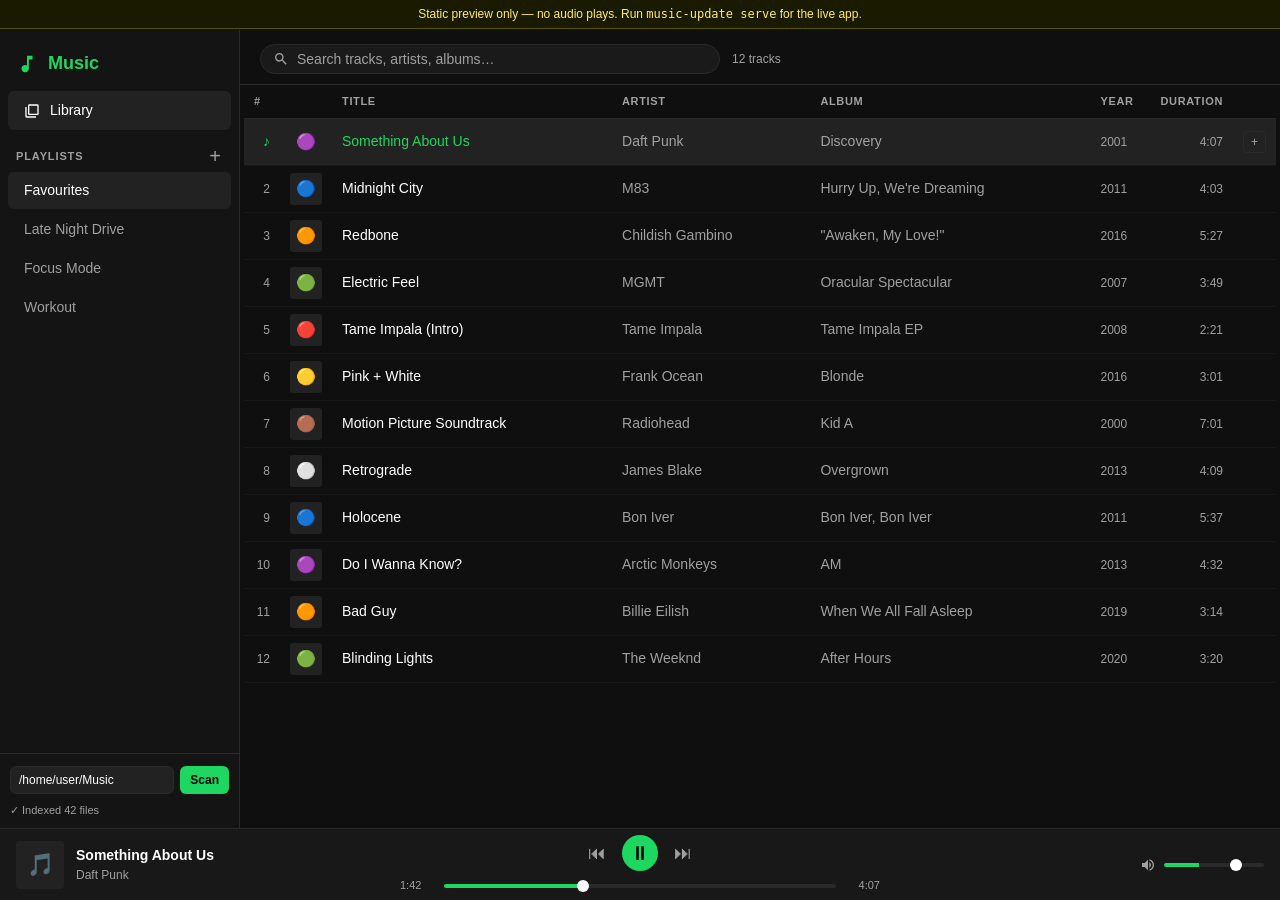
==== ui-preview.html @ 085e5fe1 "Add static UI preview file Self-contained HTML with sample data so the layout can be viewed in any b" ====
<!DOCTYPE html>
<html lang="en">
<head>
  <meta charset="UTF-8" />
  <meta name="viewport" content="width=device-width, initial-scale=1.0" />
  <title>Music Library — UI Preview</title>
  <style>
/* ── Reset & base ─────────────────────────────────────────────── */
*, *::before, *::after { box-sizing: border-box; margin: 0; padding: 0; }

:root {
  --bg:       #0f0f0f;
  --sidebar:  #141414;
  --surface:  #1a1a1a;
  --surface2: #222;
  --border:   #2a2a2a;
  --accent:   #1ed760;
  --accent-d: #17a84a;
  --text:     #ffffff;
  --muted:    #a0a0a0;
  --danger:   #e05252;
  --bar-h:    72px;
  --sidebar-w: 240px;
  --radius:   6px;
}

html, body {
  height: 100%;
  background: var(--bg);
  color: var(--text);
  font-family: -apple-system, BlinkMacSystemFont, 'Segoe UI', Roboto, sans-serif;
  font-size: 14px;
  line-height: 1.5;
  overflow: hidden;
}

#app {
  display: grid;
  grid-template-columns: var(--sidebar-w) 1fr;
  grid-template-rows: calc(100vh - var(--bar-h));
  height: calc(100vh - var(--bar-h));
}

/* ── Sidebar ──────────────────────────────────────────────────── */
#sidebar {
  grid-column: 1; grid-row: 1;
  background: var(--sidebar);
  border-right: 1px solid var(--border);
  display: flex; flex-direction: column; overflow: hidden;
}

#sidebar-logo {
  display: flex; align-items: center; gap: 10px;
  padding: 20px 16px 12px;
  font-size: 18px; font-weight: 700; color: var(--accent);
  flex-shrink: 0;
}

#sidebar-nav { flex: 1; overflow-y: auto; padding-bottom: 8px; }

.nav-item {
  display: flex; align-items: center; gap: 10px;
  padding: 9px 16px; cursor: pointer; color: var(--muted);
  border-radius: var(--radius); margin: 2px 8px; font-weight: 500;
  transition: background 0.15s, color 0.15s;
}
.nav-item:hover  { background: var(--surface2); color: var(--text); }
.nav-item.active { background: var(--surface2); color: var(--text); }

.section-header {
  display: flex; align-items: center; justify-content: space-between;
  padding: 14px 16px 4px;
  font-size: 11px; font-weight: 700; letter-spacing: .08em;
  text-transform: uppercase; color: var(--muted);
}

#btn-new-playlist {
  background: none; border: none; color: var(--muted);
  font-size: 20px; cursor: pointer; line-height: 1; padding: 0 2px;
  transition: color 0.15s;
}
#btn-new-playlist:hover { color: var(--accent); }

#playlist-list { list-style: none; }

.pl-item {
  display: flex; align-items: center; justify-content: space-between;
  padding: 8px 16px; margin: 2px 8px; border-radius: var(--radius);
  cursor: pointer; color: var(--muted); font-weight: 400;
  transition: background 0.15s, color 0.15s; gap: 6px;
}
.pl-item:hover            { background: var(--surface2); color: var(--text); }
.pl-item.active           { background: var(--surface2); color: var(--text); }
.pl-item .pl-name         { flex: 1; overflow: hidden; text-overflow: ellipsis; white-space: nowrap; }
.pl-item .btn-del-pl      { display: none; background: none; border: none; color: var(--danger); cursor: pointer; font-size: 12px; padding: 2px 4px; border-radius: 4px; }
.pl-item:hover .btn-del-pl { display: block; }

#scan-bar {
  flex-shrink: 0; display: flex; gap: 6px;
  padding: 12px 10px 4px; border-top: 1px solid var(--border);
}

#scan-path {
  flex: 1; background: var(--surface2); border: 1px solid var(--border);
  border-radius: var(--radius); color: var(--text); padding: 6px 8px;
  font-size: 12px; outline: none; min-width: 0;
}
#scan-path::placeholder { color: var(--muted); }
#scan-path:focus { border-color: var(--accent); }

#btn-scan {
  background: var(--accent); color: #000; border: none;
  border-radius: var(--radius); padding: 6px 10px;
  font-weight: 700; font-size: 12px; cursor: pointer;
  white-space: nowrap; flex-shrink: 0;
}
#btn-scan:hover { background: var(--accent-d); }

#scan-status { padding: 4px 10px 10px; font-size: 11px; color: var(--muted); min-height: 24px; }

/* ── Main ─────────────────────────────────────────────────────── */
#main { grid-column: 2; grid-row: 1; display: flex; flex-direction: column; overflow: hidden; }

#toolbar {
  display: flex; align-items: center; gap: 12px;
  padding: 14px 20px 10px; flex-shrink: 0; border-bottom: 1px solid var(--border);
}

#search-wrap {
  flex: 1; display: flex; align-items: center; gap: 8px;
  background: var(--surface); border: 1px solid var(--border);
  border-radius: 20px; padding: 6px 12px; max-width: 460px;
}
#search-wrap svg { flex-shrink: 0; color: var(--muted); }

#search-input {
  flex: 1; background: none; border: none; outline: none;
  color: var(--text); font-size: 14px;
}
#search-input::placeholder { color: var(--muted); }

#track-count { color: var(--muted); font-size: 12px; white-space: nowrap; }

#track-list-container { flex: 1; overflow-y: auto; padding: 0 4px 8px; }

#track-table { width: 100%; border-collapse: collapse; }

#track-table thead th {
  position: sticky; top: 0; background: var(--bg);
  padding: 8px 10px; text-align: left; font-size: 11px; font-weight: 700;
  letter-spacing: .06em; text-transform: uppercase; color: var(--muted);
  border-bottom: 1px solid var(--border); z-index: 1;
}

#track-table tbody tr { cursor: pointer; transition: background 0.1s; }
#track-table tbody tr:hover   { background: var(--surface); }
#track-table tbody tr.playing { background: var(--surface2); }
#track-table tbody td {
  padding: 7px 10px; vertical-align: middle;
  border-bottom: 1px solid rgba(255,255,255,.04);
}

.col-num    { width: 36px; text-align: right; color: var(--muted); font-size: 12px; }
.col-art    { width: 44px; }
.col-title  { min-width: 160px; font-weight: 500; }
.col-artist { min-width: 120px; color: var(--muted); }
.col-album  { min-width: 120px; color: var(--muted); }
.col-year   { width: 60px; color: var(--muted); font-size: 12px; }
.col-dur    { width: 60px; color: var(--muted); font-size: 12px; text-align: right; }
.col-actions { width: 36px; text-align: right; }

.art-thumb {
  width: 32px; height: 32px; border-radius: 3px; object-fit: cover;
  display: flex; align-items: center; justify-content: center;
  background: var(--surface2); font-size: 16px;
}

.btn-row {
  background: none; border: 1px solid var(--border); color: var(--muted);
  border-radius: 4px; padding: 3px 7px; font-size: 12px; cursor: pointer;
  opacity: 0; transition: opacity 0.1s, color 0.1s;
}
tr:hover .btn-row, tr.playing .btn-row { opacity: 1; }
.btn-row:hover { color: var(--text); border-color: var(--text); }

.playing-icon { color: var(--accent); font-size: 14px; display: none; }
tr.playing .playing-icon { display: inline; }
tr.playing .row-num      { display: none; }

/* ── Now-playing bar ──────────────────────────────────────────── */
#now-playing {
  position: fixed; bottom: 0; left: 0; right: 0; height: var(--bar-h);
  background: #181818; border-top: 1px solid var(--border);
  display: grid; grid-template-columns: 1fr 2fr 1fr;
  align-items: center; padding: 0 16px; gap: 16px; z-index: 100;
}

#np-left { display: flex; align-items: center; gap: 12px; min-width: 0; }

#np-art {
  width: 48px; height: 48px; border-radius: 4px; object-fit: cover;
  background: var(--surface2); flex-shrink: 0;
  display: flex; align-items: center; justify-content: center; font-size: 22px;
}

#np-meta { min-width: 0; }
#np-title  { font-weight: 600; white-space: nowrap; overflow: hidden; text-overflow: ellipsis; }
#np-artist { font-size: 12px; color: var(--muted); white-space: nowrap; overflow: hidden; text-overflow: ellipsis; }

#np-center { display: flex; flex-direction: column; align-items: center; gap: 6px; }
#np-buttons { display: flex; align-items: center; gap: 16px; }

#np-buttons button {
  background: none; border: none; color: var(--muted); font-size: 18px;
  cursor: pointer; transition: color 0.15s; line-height: 1;
}
#np-buttons button:hover { color: var(--text); }

.btn-play-main {
  font-size: 20px !important; color: #000 !important;
  background: var(--accent) !important; border-radius: 50% !important;
  width: 36px; height: 36px;
  display: flex !important; align-items: center; justify-content: center;
}

#np-progress { display: flex; align-items: center; gap: 8px; width: 100%; max-width: 480px; }
#np-cur, #np-dur { font-size: 11px; color: var(--muted); width: 36px; flex-shrink: 0; }
#np-dur { text-align: right; }

#np-right { display: flex; align-items: center; justify-content: flex-end; gap: 8px; }
#np-right svg { color: var(--muted); flex-shrink: 0; }

input[type=range] {
  -webkit-appearance: none; appearance: none; flex: 1; height: 4px;
  background: linear-gradient(to right, var(--accent) 35%, var(--border) 35%);
  border-radius: 2px; outline: none; cursor: pointer;
}
input[type=range]::-webkit-slider-thumb {
  -webkit-appearance: none; width: 12px; height: 12px;
  background: var(--text); border-radius: 50%; cursor: pointer;
}
input[type=range]::-moz-range-thumb {
  width: 12px; height: 12px; background: var(--text); border-radius: 50%; border: none;
}
#vol-bar { max-width: 100px; }

/* ── Scrollbars ───────────────────────────────────────────────── */
::-webkit-scrollbar              { width: 6px; height: 6px; }
::-webkit-scrollbar-track        { background: transparent; }
::-webkit-scrollbar-thumb        { background: var(--border); border-radius: 3px; }
::-webkit-scrollbar-thumb:hover  { background: #444; }

/* Preview banner */
#preview-banner {
  position: fixed; top: 0; left: 0; right: 0; z-index: 999;
  background: #1a1a00; border-bottom: 1px solid #555500;
  color: #ffee66; font-size: 12px; text-align: center;
  padding: 5px 12px;
}
body { padding-top: 30px; }
#app { grid-template-rows: calc(100vh - var(--bar-h) - 30px); height: calc(100vh - var(--bar-h) - 30px); }
  </style>
</head>
<body>

<div id="preview-banner">
  Static preview only — no audio plays. Run <code>music-update serve</code> for the live app.
</div>

<div id="app">

  <!-- ── Sidebar ─────────────────────────────────────────────── -->
  <aside id="sidebar">
    <div id="sidebar-logo">
      <svg viewBox="0 0 24 24" fill="currentColor" width="22" height="22">
        <path d="M12 3v10.55A4 4 0 1 0 14 17V7h4V3h-6z"/>
      </svg>
      Music
    </div>

    <nav id="sidebar-nav">
      <ul>
        <li class="nav-item active">
          <svg viewBox="0 0 24 24" fill="currentColor" width="16" height="16">
            <path d="M20 2H8a2 2 0 0 0-2 2v12a2 2 0 0 0 2 2h12a2 2 0 0 0 2-2V4a2 2 0 0 0-2-2zM8 4h12v12H8V4zM4 6H2v14a2 2 0 0 0 2 2h14v-2H4V6z"/>
          </svg>
          Library
        </li>
      </ul>

      <div class="section-header">
        <span>Playlists</span>
        <button id="btn-new-playlist">+</button>
      </div>

      <ul id="playlist-list">
        <li class="pl-item active">
          <span class="pl-name">Favourites</span>
          <button class="btn-del-pl">✕</button>
        </li>
        <li class="pl-item">
          <span class="pl-name">Late Night Drive</span>
          <button class="btn-del-pl">✕</button>
        </li>
        <li class="pl-item">
          <span class="pl-name">Focus Mode</span>
          <button class="btn-del-pl">✕</button>
        </li>
        <li class="pl-item">
          <span class="pl-name">Workout</span>
          <button class="btn-del-pl">✕</button>
        </li>
      </ul>
    </nav>

    <div id="scan-bar">
      <input id="scan-path" type="text" value="/home/user/Music" />
      <button id="btn-scan">Scan</button>
    </div>
    <div id="scan-status">✓ Indexed 42 files</div>
  </aside>

  <!-- ── Main ──────────────────────────────────────────────────── -->
  <main id="main">
    <div id="toolbar">
      <div id="search-wrap">
        <svg viewBox="0 0 24 24" fill="currentColor" width="16" height="16">
          <path d="M15.5 14h-.79l-.28-.27A6.47 6.47 0 0 0 16 9.5 6.5 6.5 0 1 0 9.5 16c1.61 0 3.09-.59 4.23-1.57l.27.28v.79l5 4.99L20.49 19l-4.99-5zm-6 0C7.01 14 5 11.99 5 9.5S7.01 5 9.5 5 14 7.01 14 9.5 11.99 14 9.5 14z"/>
        </svg>
        <input id="search-input" type="text" placeholder="Search tracks, artists, albums…" />
      </div>
      <span id="track-count">12 tracks</span>
    </div>

    <div id="track-list-container">
      <table id="track-table">
        <thead>
          <tr>
            <th class="col-num">#</th>
            <th class="col-art"></th>
            <th class="col-title">Title</th>
            <th class="col-artist">Artist</th>
            <th class="col-album">Album</th>
            <th class="col-year">Year</th>
            <th class="col-dur">Duration</th>
            <th class="col-actions"></th>
          </tr>
        </thead>
        <tbody id="track-tbody">
          <!-- populated by preview script below -->
        </tbody>
      </table>
    </div>
  </main>

</div>

<!-- ── Now-playing bar ──────────────────────────────────────────── -->
<footer id="now-playing">
  <div id="np-left">
    <div id="np-art">🎵</div>
    <div id="np-meta">
      <div id="np-title">Something About Us</div>
      <div id="np-artist">Daft Punk</div>
    </div>
  </div>

  <div id="np-center">
    <div id="np-buttons">
      <button>⏮</button>
      <button class="btn-play-main">⏸</button>
      <button>⏭</button>
    </div>
    <div id="np-progress">
      <span id="np-cur">1:42</span>
      <input type="range" min="0" max="1000" value="350" />
      <span id="np-dur">4:07</span>
    </div>
  </div>

  <div id="np-right">
    <svg viewBox="0 0 24 24" fill="currentColor" width="16" height="16">
      <path d="M3 9v6h4l5 5V4L7 9H3zm13.5 3A4.5 4.5 0 0 0 14 7.97v8.05c1.48-.73 2.5-2.25 2.5-4.02zM14 3.23v2.06c2.89.86 5 3.54 5 6.71s-2.11 5.85-5 6.71v2.06c4.01-.91 7-4.49 7-8.77s-2.99-7.86-7-8.77z"/>
    </svg>
    <input type="range" id="vol-bar" min="0" max="100" value="75" />
  </div>
</footer>

<script>
const TRACKS = [
  { id:1,  emoji:"🟣", title:"Something About Us",     artist:"Daft Punk",          album:"Discovery",          year:"2001", dur:"4:07", playing:true  },
  { id:2,  emoji:"🔵", title:"Midnight City",          artist:"M83",                album:"Hurry Up, We're Dreaming",year:"2011",dur:"4:03", playing:false },
  { id:3,  emoji:"🟠", title:"Redbone",                artist:"Childish Gambino",   album:"\"Awaken, My Love!\"",  year:"2016", dur:"5:27", playing:false },
  { id:4,  emoji:"🟢", title:"Electric Feel",          artist:"MGMT",               album:"Oracular Spectacular",year:"2007", dur:"3:49", playing:false },
  { id:5,  emoji:"🔴", title:"Tame Impala (Intro)",    artist:"Tame Impala",        album:"Tame Impala EP",       year:"2008", dur:"2:21", playing:false },
  { id:6,  emoji:"🟡", title:"Pink + White",           artist:"Frank Ocean",        album:"Blonde",               year:"2016", dur:"3:01", playing:false },
  { id:7,  emoji:"🟤", title:"Motion Picture Soundtrack",artist:"Radiohead",        album:"Kid A",                year:"2000", dur:"7:01", playing:false },
  { id:8,  emoji:"⚪", title:"Retrograde",             artist:"James Blake",        album:"Overgrown",            year:"2013", dur:"4:09", playing:false },
  { id:9,  emoji:"🔵", title:"Holocene",               artist:"Bon Iver",           album:"Bon Iver, Bon Iver",   year:"2011", dur:"5:37", playing:false },
  { id:10, emoji:"🟣", title:"Do I Wanna Know?",       artist:"Arctic Monkeys",     album:"AM",                   year:"2013", dur:"4:32", playing:false },
  { id:11, emoji:"🟠", title:"Bad Guy",                artist:"Billie Eilish",      album:"When We All Fall Asleep", year:"2019", dur:"3:14", playing:false },
  { id:12, emoji:"🟢", title:"Blinding Lights",        artist:"The Weeknd",         album:"After Hours",          year:"2020", dur:"3:20", playing:false },
];

const tbody = document.getElementById('track-tbody');

TRACKS.forEach((t, i) => {
  const tr = document.createElement('tr');
  if (t.playing) tr.classList.add('playing');
  tr.innerHTML = `
    <td class="col-num">
      <span class="playing-icon">♪</span>
      <span class="row-num">${i + 1}</span>
    </td>
    <td class="col-art"><div class="art-thumb">${t.emoji}</div></td>
    <td class="col-title" style="color:${t.playing ? '#1ed760' : ''}">${t.title}</td>
    <td class="col-artist">${t.artist}</td>
    <td class="col-album">${t.album}</td>
    <td class="col-year">${t.year}</td>
    <td class="col-dur">${t.dur}</td>
    <td class="col-actions"><button class="btn-row">+</button></td>
  `;
  tbody.appendChild(tr);
});
</script>
</body>
</html>
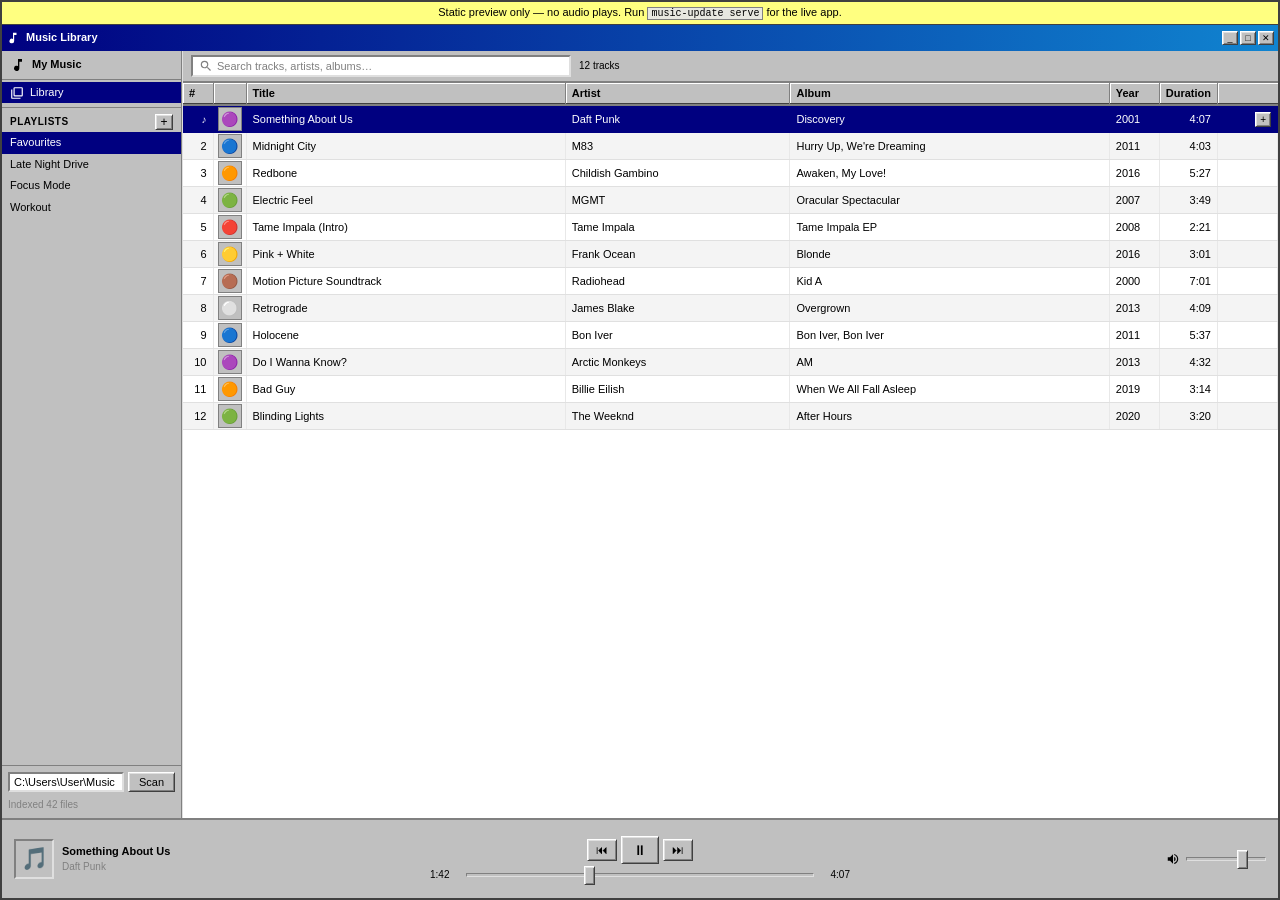
==== commit b7b6d632: "Update ui-preview.html to match Windows 98 theme Rewrote the standalone preview file with the same W" ====
--- a/ui-preview.html
+++ b/ui-preview.html
@@ -9,397 +9,675 @@
 *, *::before, *::after { box-sizing: border-box; margin: 0; padding: 0; }
 
 :root {
-  --bg:       #0f0f0f;
-  --sidebar:  #141414;
-  --surface:  #1a1a1a;
-  --surface2: #222;
-  --border:   #2a2a2a;
-  --accent:   #1ed760;
-  --accent-d: #17a84a;
-  --text:     #ffffff;
-  --muted:    #a0a0a0;
-  --danger:   #e05252;
-  --bar-h:    72px;
-  --sidebar-w: 240px;
-  --radius:   6px;
+  --face:       #c0c0c0;
+  --desktop:    #008080;
+  --title-bg:   #000080;
+  --title-grad: #1084d0;
+  --text:       #000000;
+  --white:      #ffffff;
+  --hi-bg:      #000080;
+  --hi-text:    #ffffff;
+  --shadow:     #808080;
+  --dk-shadow:  #404040;
+  --highlight:  #dfdfdf;
+  --bar-h:      80px;
+  --sidebar-w:  180px;
+  --title-h:    26px;
 }
 
 html, body {
   height: 100%;
-  background: var(--bg);
-  color: var(--text);
-  font-family: -apple-system, BlinkMacSystemFont, 'Segoe UI', Roboto, sans-serif;
-  font-size: 14px;
-  line-height: 1.5;
+  background: var(--desktop);
+  color: var(--text);
+  font-family: "MS Sans Serif", Tahoma, Arial, sans-serif;
+  font-size: 11px;
+  line-height: 1.4;
   overflow: hidden;
 }
 
+/* ── Win Frame ────────────────────────────────────────────────── */
+#win-frame {
+  display: flex;
+  flex-direction: column;
+  height: 100vh;
+  background: var(--face);
+  border: 2px solid var(--dk-shadow);
+  box-shadow: inset 1px 1px 0 var(--white), inset -1px -1px 0 var(--shadow);
+}
+
+/* ── Preview Banner ───────────────────────────────────────────── */
+#preview-banner {
+  flex-shrink: 0;
+  background: #ffff80;
+  border-bottom: 1px solid var(--dk-shadow);
+  color: #000000;
+  font-size: 11px;
+  text-align: center;
+  padding: 3px 12px;
+}
+#preview-banner code {
+  font-family: "Courier New", monospace;
+  font-size: 10px;
+  background: #e8e8e0;
+  border: 1px solid var(--shadow);
+  padding: 0 3px;
+}
+
+/* ── Title Bar ────────────────────────────────────────────────── */
+#win-titlebar {
+  display: flex;
+  align-items: center;
+  justify-content: space-between;
+  height: var(--title-h);
+  background: linear-gradient(to right, var(--title-bg), var(--title-grad));
+  padding: 2px 4px;
+  flex-shrink: 0;
+  user-select: none;
+}
+
+#win-title {
+  display: flex;
+  align-items: center;
+  gap: 6px;
+  color: #ffffff;
+  font-weight: bold;
+  font-size: 11px;
+}
+
+#win-controls {
+  display: flex;
+  gap: 2px;
+}
+
+.win-btn {
+  width: 16px;
+  height: 14px;
+  background: var(--face);
+  color: var(--text);
+  font-size: 9px;
+  font-family: "MS Sans Serif", Tahoma, Arial, sans-serif;
+  cursor: pointer;
+  display: flex;
+  align-items: center;
+  justify-content: center;
+  padding: 0;
+  line-height: 1;
+  border: 1px solid;
+  border-color: var(--white) var(--dk-shadow) var(--dk-shadow) var(--white);
+  box-shadow: inset 1px 1px 0 var(--highlight), inset -1px -1px 0 var(--shadow);
+}
+.win-btn:active {
+  border-color: var(--dk-shadow) var(--white) var(--white) var(--dk-shadow);
+  box-shadow: inset 1px 1px 0 var(--shadow), inset -1px -1px 0 var(--highlight);
+}
+
+/* ── App Grid ─────────────────────────────────────────────────── */
 #app {
   display: grid;
   grid-template-columns: var(--sidebar-w) 1fr;
-  grid-template-rows: calc(100vh - var(--bar-h));
-  height: calc(100vh - var(--bar-h));
+  flex: 1;
+  overflow: hidden;
+  min-height: 0;
 }
 
 /* ── Sidebar ──────────────────────────────────────────────────── */
 #sidebar {
-  grid-column: 1; grid-row: 1;
-  background: var(--sidebar);
-  border-right: 1px solid var(--border);
-  display: flex; flex-direction: column; overflow: hidden;
+  display: flex;
+  flex-direction: column;
+  overflow: hidden;
+  background: var(--face);
+  border-right: 1px solid var(--shadow);
 }
 
 #sidebar-logo {
-  display: flex; align-items: center; gap: 10px;
-  padding: 20px 16px 12px;
-  font-size: 18px; font-weight: 700; color: var(--accent);
-  flex-shrink: 0;
-}
-
-#sidebar-nav { flex: 1; overflow-y: auto; padding-bottom: 8px; }
+  display: flex;
+  align-items: center;
+  gap: 6px;
+  padding: 6px 8px;
+  font-weight: bold;
+  font-size: 11px;
+  color: var(--text);
+  border-bottom: 1px solid var(--shadow);
+  flex-shrink: 0;
+}
+
+#sidebar-nav {
+  flex: 1;
+  overflow-y: auto;
+  padding: 2px 0;
+}
 
 .nav-item {
-  display: flex; align-items: center; gap: 10px;
-  padding: 9px 16px; cursor: pointer; color: var(--muted);
-  border-radius: var(--radius); margin: 2px 8px; font-weight: 500;
-  transition: background 0.15s, color 0.15s;
-}
-.nav-item:hover  { background: var(--surface2); color: var(--text); }
-.nav-item.active { background: var(--surface2); color: var(--text); }
+  display: flex;
+  align-items: center;
+  gap: 6px;
+  padding: 3px 8px;
+  cursor: pointer;
+  color: var(--text);
+  user-select: none;
+}
+.nav-item:hover  { background: var(--hi-bg); color: var(--hi-text); }
+.nav-item.active { background: var(--hi-bg); color: var(--hi-text); }
+.nav-item:hover svg, .nav-item.active svg { color: var(--hi-text); }
 
 .section-header {
-  display: flex; align-items: center; justify-content: space-between;
-  padding: 14px 16px 4px;
-  font-size: 11px; font-weight: 700; letter-spacing: .08em;
-  text-transform: uppercase; color: var(--muted);
+  display: flex;
+  align-items: center;
+  justify-content: space-between;
+  padding: 6px 8px 2px;
+  font-weight: bold;
+  font-size: 10px;
+  text-transform: uppercase;
+  letter-spacing: 0.05em;
+  color: var(--text);
+  border-top: 1px solid var(--shadow);
+  margin-top: 4px;
 }
 
 #btn-new-playlist {
-  background: none; border: none; color: var(--muted);
-  font-size: 20px; cursor: pointer; line-height: 1; padding: 0 2px;
-  transition: color 0.15s;
-}
-#btn-new-playlist:hover { color: var(--accent); }
+  background: var(--face);
+  border: 1px solid;
+  border-color: var(--white) var(--dk-shadow) var(--dk-shadow) var(--white);
+  box-shadow: inset 1px 1px 0 var(--highlight), inset -1px -1px 0 var(--shadow);
+  color: var(--text);
+  font-size: 12px;
+  cursor: pointer;
+  width: 18px;
+  height: 16px;
+  display: flex;
+  align-items: center;
+  justify-content: center;
+  line-height: 1;
+  padding: 0;
+  font-family: "MS Sans Serif", Tahoma, Arial, sans-serif;
+}
 
 #playlist-list { list-style: none; }
 
 .pl-item {
-  display: flex; align-items: center; justify-content: space-between;
-  padding: 8px 16px; margin: 2px 8px; border-radius: var(--radius);
-  cursor: pointer; color: var(--muted); font-weight: 400;
-  transition: background 0.15s, color 0.15s; gap: 6px;
-}
-.pl-item:hover            { background: var(--surface2); color: var(--text); }
-.pl-item.active           { background: var(--surface2); color: var(--text); }
-.pl-item .pl-name         { flex: 1; overflow: hidden; text-overflow: ellipsis; white-space: nowrap; }
-.pl-item .btn-del-pl      { display: none; background: none; border: none; color: var(--danger); cursor: pointer; font-size: 12px; padding: 2px 4px; border-radius: 4px; }
+  display: flex;
+  align-items: center;
+  padding: 3px 8px;
+  cursor: pointer;
+  color: var(--text);
+  gap: 6px;
+  user-select: none;
+}
+.pl-item:hover  { background: var(--hi-bg); color: var(--hi-text); }
+.pl-item.active { background: var(--hi-bg); color: var(--hi-text); }
+.pl-item .pl-name { flex: 1; overflow: hidden; text-overflow: ellipsis; white-space: nowrap; }
+.pl-item .btn-del-pl {
+  display: none;
+  background: var(--face);
+  border: 1px solid;
+  border-color: var(--white) var(--dk-shadow) var(--dk-shadow) var(--white);
+  color: var(--text);
+  cursor: pointer;
+  font-size: 9px;
+  padding: 0 2px;
+  line-height: 1.4;
+}
 .pl-item:hover .btn-del-pl { display: block; }
 
 #scan-bar {
-  flex-shrink: 0; display: flex; gap: 6px;
-  padding: 12px 10px 4px; border-top: 1px solid var(--border);
+  flex-shrink: 0;
+  display: flex;
+  gap: 4px;
+  padding: 6px 6px 4px;
+  border-top: 1px solid var(--shadow);
 }
 
 #scan-path {
-  flex: 1; background: var(--surface2); border: 1px solid var(--border);
-  border-radius: var(--radius); color: var(--text); padding: 6px 8px;
-  font-size: 12px; outline: none; min-width: 0;
-}
-#scan-path::placeholder { color: var(--muted); }
-#scan-path:focus { border-color: var(--accent); }
+  flex: 1;
+  background: var(--white);
+  border-top: 2px solid var(--shadow);
+  border-left: 2px solid var(--shadow);
+  border-bottom: 2px solid var(--highlight);
+  border-right: 2px solid var(--highlight);
+  color: var(--text);
+  padding: 2px 4px;
+  font-size: 11px;
+  font-family: "MS Sans Serif", Tahoma, Arial, sans-serif;
+  outline: none;
+  min-width: 0;
+}
 
 #btn-scan {
-  background: var(--accent); color: #000; border: none;
-  border-radius: var(--radius); padding: 6px 10px;
-  font-weight: 700; font-size: 12px; cursor: pointer;
-  white-space: nowrap; flex-shrink: 0;
-}
-#btn-scan:hover { background: var(--accent-d); }
-
-#scan-status { padding: 4px 10px 10px; font-size: 11px; color: var(--muted); min-height: 24px; }
+  background: var(--face);
+  border: 1px solid;
+  border-color: var(--white) var(--dk-shadow) var(--dk-shadow) var(--white);
+  box-shadow: inset 1px 1px 0 var(--highlight), inset -1px -1px 0 var(--shadow);
+  color: var(--text);
+  padding: 3px 10px;
+  font-size: 11px;
+  font-family: "MS Sans Serif", Tahoma, Arial, sans-serif;
+  cursor: pointer;
+  white-space: nowrap;
+  flex-shrink: 0;
+}
+
+#scan-status {
+  padding: 2px 6px 6px;
+  font-size: 10px;
+  color: var(--shadow);
+  min-height: 20px;
+  flex-shrink: 0;
+}
 
 /* ── Main ─────────────────────────────────────────────────────── */
-#main { grid-column: 2; grid-row: 1; display: flex; flex-direction: column; overflow: hidden; }
+#main {
+  display: flex;
+  flex-direction: column;
+  overflow: hidden;
+  background: var(--white);
+  border-left: 1px solid var(--highlight);
+}
 
 #toolbar {
-  display: flex; align-items: center; gap: 12px;
-  padding: 14px 20px 10px; flex-shrink: 0; border-bottom: 1px solid var(--border);
+  display: flex;
+  align-items: center;
+  gap: 8px;
+  padding: 4px 8px;
+  background: var(--face);
+  border-bottom: 2px solid var(--shadow);
+  flex-shrink: 0;
 }
 
 #search-wrap {
-  flex: 1; display: flex; align-items: center; gap: 8px;
-  background: var(--surface); border: 1px solid var(--border);
-  border-radius: 20px; padding: 6px 12px; max-width: 460px;
-}
-#search-wrap svg { flex-shrink: 0; color: var(--muted); }
+  flex: 1;
+  display: flex;
+  align-items: center;
+  gap: 4px;
+  background: var(--white);
+  border-top: 2px solid var(--shadow);
+  border-left: 2px solid var(--shadow);
+  border-bottom: 2px solid var(--highlight);
+  border-right: 2px solid var(--highlight);
+  padding: 2px 6px;
+  max-width: 380px;
+}
+#search-wrap svg { color: var(--shadow); flex-shrink: 0; }
 
 #search-input {
-  flex: 1; background: none; border: none; outline: none;
-  color: var(--text); font-size: 14px;
-}
-#search-input::placeholder { color: var(--muted); }
-
-#track-count { color: var(--muted); font-size: 12px; white-space: nowrap; }
-
-#track-list-container { flex: 1; overflow-y: auto; padding: 0 4px 8px; }
+  flex: 1;
+  background: none;
+  border: none;
+  outline: none;
+  color: var(--text);
+  font-size: 11px;
+  font-family: "MS Sans Serif", Tahoma, Arial, sans-serif;
+}
+#search-input::placeholder { color: var(--shadow); }
+
+#track-count { color: var(--text); font-size: 10px; white-space: nowrap; }
+
+#track-list-container {
+  flex: 1;
+  overflow-y: auto;
+  background: var(--white);
+  padding: 0;
+}
 
 #track-table { width: 100%; border-collapse: collapse; }
 
 #track-table thead th {
-  position: sticky; top: 0; background: var(--bg);
-  padding: 8px 10px; text-align: left; font-size: 11px; font-weight: 700;
-  letter-spacing: .06em; text-transform: uppercase; color: var(--muted);
-  border-bottom: 1px solid var(--border); z-index: 1;
-}
-
-#track-table tbody tr { cursor: pointer; transition: background 0.1s; }
-#track-table tbody tr:hover   { background: var(--surface); }
-#track-table tbody tr.playing { background: var(--surface2); }
+  position: sticky;
+  top: 0;
+  background: var(--face);
+  padding: 3px 6px;
+  text-align: left;
+  font-size: 11px;
+  font-weight: bold;
+  color: var(--text);
+  border-right: 1px solid var(--shadow);
+  border-bottom: 2px solid var(--shadow);
+  z-index: 1;
+  box-shadow: inset 0 1px 0 var(--white), inset 0 -1px 0 var(--dk-shadow), inset 1px 0 0 var(--white);
+}
+#track-table thead th:last-child { border-right: none; }
+
+#track-table tbody tr { cursor: pointer; }
+#track-table tbody tr:nth-child(even) { background: #f4f4f4; }
+#track-table tbody tr:hover   { background: var(--hi-bg); color: var(--hi-text); }
+#track-table tbody tr.playing { background: var(--hi-bg); color: var(--hi-text); }
+
 #track-table tbody td {
-  padding: 7px 10px; vertical-align: middle;
-  border-bottom: 1px solid rgba(255,255,255,.04);
-}
-
-.col-num    { width: 36px; text-align: right; color: var(--muted); font-size: 12px; }
-.col-art    { width: 44px; }
-.col-title  { min-width: 160px; font-weight: 500; }
-.col-artist { min-width: 120px; color: var(--muted); }
-.col-album  { min-width: 120px; color: var(--muted); }
-.col-year   { width: 60px; color: var(--muted); font-size: 12px; }
-.col-dur    { width: 60px; color: var(--muted); font-size: 12px; text-align: right; }
-.col-actions { width: 36px; text-align: right; }
-
+  padding: 2px 6px;
+  vertical-align: middle;
+  border-bottom: 1px solid #e0e0e0;
+  border-right: 1px solid #e8e8e8;
+}
+
+#track-table tbody tr:hover td,
+#track-table tbody tr.playing td {
+  color: var(--hi-text);
+  border-bottom-color: var(--hi-bg);
+  border-right-color: var(--hi-bg);
+}
+
+.col-num     { width: 30px; text-align: right; font-size: 11px; }
+.col-art     { width: 32px; padding: 1px 4px !important; }
+.col-title   { min-width: 140px; }
+.col-artist  { min-width: 100px; }
+.col-album   { min-width: 100px; }
+.col-year    { width: 50px; font-size: 11px; }
+.col-dur     { width: 50px; font-size: 11px; text-align: right; }
+.col-actions { width: 60px; text-align: right; }
+
+/* Art thumb — flex div for emoji display in preview */
 .art-thumb {
-  width: 32px; height: 32px; border-radius: 3px; object-fit: cover;
-  display: flex; align-items: center; justify-content: center;
-  background: var(--surface2); font-size: 16px;
+  width: 24px;
+  height: 24px;
+  display: flex;
+  align-items: center;
+  justify-content: center;
+  font-size: 14px;
+  border: 1px solid var(--shadow);
+  background: var(--face);
 }
 
 .btn-row {
-  background: none; border: 1px solid var(--border); color: var(--muted);
-  border-radius: 4px; padding: 3px 7px; font-size: 12px; cursor: pointer;
-  opacity: 0; transition: opacity 0.1s, color 0.1s;
+  background: var(--face);
+  border: 1px solid;
+  border-color: var(--white) var(--dk-shadow) var(--dk-shadow) var(--white);
+  box-shadow: inset 1px 1px 0 var(--highlight), inset -1px -1px 0 var(--shadow);
+  color: var(--text);
+  padding: 1px 4px;
+  font-size: 10px;
+  font-family: "MS Sans Serif", Tahoma, Arial, sans-serif;
+  cursor: pointer;
+  opacity: 0;
 }
 tr:hover .btn-row, tr.playing .btn-row { opacity: 1; }
-.btn-row:hover { color: var(--text); border-color: var(--text); }
-
-.playing-icon { color: var(--accent); font-size: 14px; display: none; }
+
+.playing-icon { display: none; font-size: 10px; }
 tr.playing .playing-icon { display: inline; }
 tr.playing .row-num      { display: none; }
 
 /* ── Now-playing bar ──────────────────────────────────────────── */
 #now-playing {
-  position: fixed; bottom: 0; left: 0; right: 0; height: var(--bar-h);
-  background: #181818; border-top: 1px solid var(--border);
-  display: grid; grid-template-columns: 1fr 2fr 1fr;
-  align-items: center; padding: 0 16px; gap: 16px; z-index: 100;
-}
-
-#np-left { display: flex; align-items: center; gap: 12px; min-width: 0; }
-
+  height: var(--bar-h);
+  background: var(--face);
+  border-top: 2px solid var(--shadow);
+  display: grid;
+  grid-template-columns: 1fr 2fr 1fr;
+  align-items: center;
+  padding: 4px 12px;
+  gap: 12px;
+  flex-shrink: 0;
+}
+
+#np-left { display: flex; align-items: center; gap: 8px; min-width: 0; }
+
+/* Art in now-playing — flex div for emoji in preview */
 #np-art {
-  width: 48px; height: 48px; border-radius: 4px; object-fit: cover;
-  background: var(--surface2); flex-shrink: 0;
-  display: flex; align-items: center; justify-content: center; font-size: 22px;
+  width: 40px;
+  height: 40px;
+  display: flex;
+  align-items: center;
+  justify-content: center;
+  font-size: 22px;
+  background: var(--face);
+  border: 2px solid;
+  border-color: var(--shadow) var(--highlight) var(--highlight) var(--shadow);
+  flex-shrink: 0;
 }
 
 #np-meta { min-width: 0; }
-#np-title  { font-weight: 600; white-space: nowrap; overflow: hidden; text-overflow: ellipsis; }
-#np-artist { font-size: 12px; color: var(--muted); white-space: nowrap; overflow: hidden; text-overflow: ellipsis; }
-
-#np-center { display: flex; flex-direction: column; align-items: center; gap: 6px; }
-#np-buttons { display: flex; align-items: center; gap: 16px; }
+#np-title  { font-weight: bold; white-space: nowrap; overflow: hidden; text-overflow: ellipsis; font-size: 11px; }
+#np-artist { font-size: 10px; color: var(--shadow); white-space: nowrap; overflow: hidden; text-overflow: ellipsis; }
+
+#np-center { display: flex; flex-direction: column; align-items: center; gap: 4px; }
+#np-buttons { display: flex; align-items: center; gap: 4px; }
 
 #np-buttons button {
-  background: none; border: none; color: var(--muted); font-size: 18px;
-  cursor: pointer; transition: color 0.15s; line-height: 1;
-}
-#np-buttons button:hover { color: var(--text); }
+  background: var(--face);
+  border: 1px solid;
+  border-color: var(--white) var(--dk-shadow) var(--dk-shadow) var(--white);
+  box-shadow: inset 1px 1px 0 var(--highlight), inset -1px -1px 0 var(--shadow);
+  color: var(--text);
+  font-size: 12px;
+  cursor: pointer;
+  width: 30px;
+  height: 22px;
+  display: flex;
+  align-items: center;
+  justify-content: center;
+  line-height: 1;
+  padding: 0;
+  font-family: "MS Sans Serif", Tahoma, Arial, sans-serif;
+}
 
 .btn-play-main {
-  font-size: 20px !important; color: #000 !important;
-  background: var(--accent) !important; border-radius: 50% !important;
-  width: 36px; height: 36px;
-  display: flex !important; align-items: center; justify-content: center;
-}
-
-#np-progress { display: flex; align-items: center; gap: 8px; width: 100%; max-width: 480px; }
-#np-cur, #np-dur { font-size: 11px; color: var(--muted); width: 36px; flex-shrink: 0; }
+  width: 38px !important;
+  height: 28px !important;
+  font-size: 14px !important;
+}
+
+#np-progress { display: flex; align-items: center; gap: 6px; width: 100%; max-width: 420px; }
+#np-cur, #np-dur { font-size: 10px; color: var(--text); width: 30px; flex-shrink: 0; }
 #np-dur { text-align: right; }
 
-#np-right { display: flex; align-items: center; justify-content: flex-end; gap: 8px; }
-#np-right svg { color: var(--muted); flex-shrink: 0; }
-
+#np-right { display: flex; align-items: center; justify-content: flex-end; gap: 6px; }
+#np-right svg { color: var(--text); }
+
+/* Range inputs — Win98 style */
 input[type=range] {
-  -webkit-appearance: none; appearance: none; flex: 1; height: 4px;
-  background: linear-gradient(to right, var(--accent) 35%, var(--border) 35%);
-  border-radius: 2px; outline: none; cursor: pointer;
+  -webkit-appearance: none;
+  appearance: none;
+  flex: 1;
+  height: 4px;
+  background: var(--face);
+  border: 1px solid;
+  border-color: var(--shadow) var(--highlight) var(--highlight) var(--shadow);
+  outline: none;
+  cursor: pointer;
+  border-radius: 0;
 }
 input[type=range]::-webkit-slider-thumb {
-  -webkit-appearance: none; width: 12px; height: 12px;
-  background: var(--text); border-radius: 50%; cursor: pointer;
+  -webkit-appearance: none;
+  appearance: none;
+  width: 11px;
+  height: 19px;
+  background: var(--face);
+  border: 1px solid;
+  border-color: var(--white) var(--dk-shadow) var(--dk-shadow) var(--white);
+  box-shadow: inset 1px 1px 0 var(--highlight), inset -1px -1px 0 var(--shadow);
+  cursor: pointer;
+  border-radius: 0;
 }
 input[type=range]::-moz-range-thumb {
-  width: 12px; height: 12px; background: var(--text); border-radius: 50%; border: none;
-}
-#vol-bar { max-width: 100px; }
-
-/* ── Scrollbars ───────────────────────────────────────────────── */
-::-webkit-scrollbar              { width: 6px; height: 6px; }
-::-webkit-scrollbar-track        { background: transparent; }
-::-webkit-scrollbar-thumb        { background: var(--border); border-radius: 3px; }
-::-webkit-scrollbar-thumb:hover  { background: #444; }
-
-/* Preview banner */
-#preview-banner {
-  position: fixed; top: 0; left: 0; right: 0; z-index: 999;
-  background: #1a1a00; border-bottom: 1px solid #555500;
-  color: #ffee66; font-size: 12px; text-align: center;
-  padding: 5px 12px;
-}
-body { padding-top: 30px; }
-#app { grid-template-rows: calc(100vh - var(--bar-h) - 30px); height: calc(100vh - var(--bar-h) - 30px); }
+  width: 11px;
+  height: 19px;
+  background: var(--face);
+  border: 1px solid;
+  border-color: var(--white) var(--dk-shadow) var(--dk-shadow) var(--white);
+  cursor: pointer;
+  border-radius: 0;
+}
+#vol-bar { max-width: 80px; }
+
+/* ── Scrollbars — Win98 style ─────────────────────────────────── */
+::-webkit-scrollbar              { width: 16px; height: 16px; }
+::-webkit-scrollbar-track        { background: var(--face); }
+::-webkit-scrollbar-thumb        {
+  background: var(--face);
+  border: 1px solid;
+  border-color: var(--white) var(--dk-shadow) var(--dk-shadow) var(--white);
+  box-shadow: inset 1px 1px 0 var(--highlight), inset -1px -1px 0 var(--shadow);
+}
+::-webkit-scrollbar-button {
+  display: block;
+  background: var(--face);
+  border: 1px solid;
+  border-color: var(--white) var(--dk-shadow) var(--dk-shadow) var(--white);
+  box-shadow: inset 1px 1px 0 var(--highlight), inset -1px -1px 0 var(--shadow);
+  height: 16px;
+  width: 16px;
+}
+::-webkit-scrollbar-corner { background: var(--face); }
   </style>
 </head>
 <body>
 
-<div id="preview-banner">
-  Static preview only — no audio plays. Run <code>music-update serve</code> for the live app.
-</div>
-
-<div id="app">
-
-  <!-- ── Sidebar ─────────────────────────────────────────────── -->
-  <aside id="sidebar">
-    <div id="sidebar-logo">
-      <svg viewBox="0 0 24 24" fill="currentColor" width="22" height="22">
+<div id="win-frame">
+
+  <!-- ── Preview Banner ───────────────────────────────────────── -->
+  <div id="preview-banner">
+    Static preview only — no audio plays. Run <code>music-update serve</code> for the live app.
+  </div>
+
+  <!-- ── Title Bar ──────────────────────────────────────────── -->
+  <div id="win-titlebar">
+    <div id="win-title">
+      <svg viewBox="0 0 24 24" fill="currentColor" width="14" height="14">
         <path d="M12 3v10.55A4 4 0 1 0 14 17V7h4V3h-6z"/>
       </svg>
-      Music
+      Music Library
     </div>
-
-    <nav id="sidebar-nav">
-      <ul>
-        <li class="nav-item active">
-          <svg viewBox="0 0 24 24" fill="currentColor" width="16" height="16">
-            <path d="M20 2H8a2 2 0 0 0-2 2v12a2 2 0 0 0 2 2h12a2 2 0 0 0 2-2V4a2 2 0 0 0-2-2zM8 4h12v12H8V4zM4 6H2v14a2 2 0 0 0 2 2h14v-2H4V6z"/>
-          </svg>
-          Library
-        </li>
-      </ul>
-
-      <div class="section-header">
-        <span>Playlists</span>
-        <button id="btn-new-playlist">+</button>
-      </div>
-
-      <ul id="playlist-list">
-        <li class="pl-item active">
-          <span class="pl-name">Favourites</span>
-          <button class="btn-del-pl">✕</button>
-        </li>
-        <li class="pl-item">
-          <span class="pl-name">Late Night Drive</span>
-          <button class="btn-del-pl">✕</button>
-        </li>
-        <li class="pl-item">
-          <span class="pl-name">Focus Mode</span>
-          <button class="btn-del-pl">✕</button>
-        </li>
-        <li class="pl-item">
-          <span class="pl-name">Workout</span>
-          <button class="btn-del-pl">✕</button>
-        </li>
-      </ul>
-    </nav>
-
-    <div id="scan-bar">
-      <input id="scan-path" type="text" value="/home/user/Music" />
-      <button id="btn-scan">Scan</button>
-    </div>
-    <div id="scan-status">✓ Indexed 42 files</div>
-  </aside>
-
-  <!-- ── Main ──────────────────────────────────────────────────── -->
-  <main id="main">
-    <div id="toolbar">
-      <div id="search-wrap">
-        <svg viewBox="0 0 24 24" fill="currentColor" width="16" height="16">
-          <path d="M15.5 14h-.79l-.28-.27A6.47 6.47 0 0 0 16 9.5 6.5 6.5 0 1 0 9.5 16c1.61 0 3.09-.59 4.23-1.57l.27.28v.79l5 4.99L20.49 19l-4.99-5zm-6 0C7.01 14 5 11.99 5 9.5S7.01 5 9.5 5 14 7.01 14 9.5 11.99 14 9.5 14z"/>
-        </svg>
-        <input id="search-input" type="text" placeholder="Search tracks, artists, albums…" />
-      </div>
-      <span id="track-count">12 tracks</span>
-    </div>
-
-    <div id="track-list-container">
-      <table id="track-table">
-        <thead>
-          <tr>
-            <th class="col-num">#</th>
-            <th class="col-art"></th>
-            <th class="col-title">Title</th>
-            <th class="col-artist">Artist</th>
-            <th class="col-album">Album</th>
-            <th class="col-year">Year</th>
-            <th class="col-dur">Duration</th>
-            <th class="col-actions"></th>
-          </tr>
-        </thead>
-        <tbody id="track-tbody">
-          <!-- populated by preview script below -->
-        </tbody>
-      </table>
-    </div>
-  </main>
-
-</div>
-
-<!-- ── Now-playing bar ──────────────────────────────────────────── -->
-<footer id="now-playing">
-  <div id="np-left">
-    <div id="np-art">🎵</div>
-    <div id="np-meta">
-      <div id="np-title">Something About Us</div>
-      <div id="np-artist">Daft Punk</div>
+    <div id="win-controls">
+      <button class="win-btn" title="Minimize">_</button>
+      <button class="win-btn" title="Maximize">□</button>
+      <button class="win-btn" title="Close">✕</button>
     </div>
   </div>
 
-  <div id="np-center">
-    <div id="np-buttons">
-      <button>⏮</button>
-      <button class="btn-play-main">⏸</button>
-      <button>⏭</button>
+  <!-- ── App ──────────────────────────────────────────────────── -->
+  <div id="app">
+
+    <!-- ── Sidebar ─────────────────────────────────────────────── -->
+    <aside id="sidebar">
+      <div id="sidebar-logo">
+        <svg viewBox="0 0 24 24" fill="currentColor" width="16" height="16">
+          <path d="M12 3v10.55A4 4 0 1 0 14 17V7h4V3h-6z"/>
+        </svg>
+        My Music
+      </div>
+
+      <nav id="sidebar-nav">
+        <ul>
+          <li class="nav-item active">
+            <svg viewBox="0 0 24 24" fill="currentColor" width="14" height="14">
+              <path d="M20 2H8a2 2 0 0 0-2 2v12a2 2 0 0 0 2 2h12a2 2 0 0 0 2-2V4a2 2 0 0 0-2-2zM8 4h12v12H8V4zM4 6H2v14a2 2 0 0 0 2 2h14v-2H4V6z"/>
+            </svg>
+            Library
+          </li>
+        </ul>
+
+        <div class="section-header">
+          <span>Playlists</span>
+          <button id="btn-new-playlist">+</button>
+        </div>
+
+        <ul id="playlist-list">
+          <li class="pl-item active">
+            <span class="pl-name">Favourites</span>
+            <button class="btn-del-pl">✕</button>
+          </li>
+          <li class="pl-item">
+            <span class="pl-name">Late Night Drive</span>
+            <button class="btn-del-pl">✕</button>
+          </li>
+          <li class="pl-item">
+            <span class="pl-name">Focus Mode</span>
+            <button class="btn-del-pl">✕</button>
+          </li>
+          <li class="pl-item">
+            <span class="pl-name">Workout</span>
+            <button class="btn-del-pl">✕</button>
+          </li>
+        </ul>
+      </nav>
+
+      <div id="scan-bar">
+        <input id="scan-path" type="text" value="C:\Users\User\Music" />
+        <button id="btn-scan">Scan</button>
+      </div>
+      <div id="scan-status">Indexed 42 files</div>
+    </aside>
+
+    <!-- ── Main ──────────────────────────────────────────────── -->
+    <main id="main">
+      <div id="toolbar">
+        <div id="search-wrap">
+          <svg viewBox="0 0 24 24" fill="currentColor" width="14" height="14">
+            <path d="M15.5 14h-.79l-.28-.27A6.47 6.47 0 0 0 16 9.5 6.5 6.5 0 1 0 9.5 16c1.61 0 3.09-.59 4.23-1.57l.27.28v.79l5 4.99L20.49 19l-4.99-5zm-6 0C7.01 14 5 11.99 5 9.5S7.01 5 9.5 5 14 7.01 14 9.5 11.99 14 9.5 14z"/>
+          </svg>
+          <input id="search-input" type="text" placeholder="Search tracks, artists, albums…" />
+        </div>
+        <span id="track-count">12 tracks</span>
+      </div>
+
+      <div id="track-list-container">
+        <table id="track-table">
+          <thead>
+            <tr>
+              <th class="col-num">#</th>
+              <th class="col-art"></th>
+              <th class="col-title">Title</th>
+              <th class="col-artist">Artist</th>
+              <th class="col-album">Album</th>
+              <th class="col-year">Year</th>
+              <th class="col-dur">Duration</th>
+              <th class="col-actions"></th>
+            </tr>
+          </thead>
+          <tbody id="track-tbody">
+            <!-- populated by preview script below -->
+          </tbody>
+        </table>
+      </div>
+    </main>
+
+  </div><!-- /#app -->
+
+  <!-- ── Now-playing bar ────────────────────────────────────────── -->
+  <footer id="now-playing">
+    <div id="np-left">
+      <div id="np-art">🎵</div>
+      <div id="np-meta">
+        <div id="np-title">Something About Us</div>
+        <div id="np-artist">Daft Punk</div>
+      </div>
     </div>
-    <div id="np-progress">
-      <span id="np-cur">1:42</span>
-      <input type="range" min="0" max="1000" value="350" />
-      <span id="np-dur">4:07</span>
+
+    <div id="np-center">
+      <div id="np-buttons">
+        <button>⏮</button>
+        <button class="btn-play-main">⏸</button>
+        <button>⏭</button>
+      </div>
+      <div id="np-progress">
+        <span id="np-cur">1:42</span>
+        <input type="range" min="0" max="1000" value="350" />
+        <span id="np-dur">4:07</span>
+      </div>
     </div>
-  </div>
-
-  <div id="np-right">
-    <svg viewBox="0 0 24 24" fill="currentColor" width="16" height="16">
-      <path d="M3 9v6h4l5 5V4L7 9H3zm13.5 3A4.5 4.5 0 0 0 14 7.97v8.05c1.48-.73 2.5-2.25 2.5-4.02zM14 3.23v2.06c2.89.86 5 3.54 5 6.71s-2.11 5.85-5 6.71v2.06c4.01-.91 7-4.49 7-8.77s-2.99-7.86-7-8.77z"/>
-    </svg>
-    <input type="range" id="vol-bar" min="0" max="100" value="75" />
-  </div>
-</footer>
+
+    <div id="np-right">
+      <svg viewBox="0 0 24 24" fill="currentColor" width="14" height="14">
+        <path d="M3 9v6h4l5 5V4L7 9H3zm13.5 3A4.5 4.5 0 0 0 14 7.97v8.05c1.48-.73 2.5-2.25 2.5-4.02zM14 3.23v2.06c2.89.86 5 3.54 5 6.71s-2.11 5.85-5 6.71v2.06c4.01-.91 7-4.49 7-8.77s-2.99-7.86-7-8.77z"/>
+      </svg>
+      <input type="range" id="vol-bar" min="0" max="100" value="75" />
+    </div>
+  </footer>
+
+</div><!-- /#win-frame -->
 
 <script>
 const TRACKS = [
-  { id:1,  emoji:"🟣", title:"Something About Us",     artist:"Daft Punk",          album:"Discovery",          year:"2001", dur:"4:07", playing:true  },
-  { id:2,  emoji:"🔵", title:"Midnight City",          artist:"M83",                album:"Hurry Up, We're Dreaming",year:"2011",dur:"4:03", playing:false },
-  { id:3,  emoji:"🟠", title:"Redbone",                artist:"Childish Gambino",   album:"\"Awaken, My Love!\"",  year:"2016", dur:"5:27", playing:false },
-  { id:4,  emoji:"🟢", title:"Electric Feel",          artist:"MGMT",               album:"Oracular Spectacular",year:"2007", dur:"3:49", playing:false },
-  { id:5,  emoji:"🔴", title:"Tame Impala (Intro)",    artist:"Tame Impala",        album:"Tame Impala EP",       year:"2008", dur:"2:21", playing:false },
-  { id:6,  emoji:"🟡", title:"Pink + White",           artist:"Frank Ocean",        album:"Blonde",               year:"2016", dur:"3:01", playing:false },
-  { id:7,  emoji:"🟤", title:"Motion Picture Soundtrack",artist:"Radiohead",        album:"Kid A",                year:"2000", dur:"7:01", playing:false },
-  { id:8,  emoji:"⚪", title:"Retrograde",             artist:"James Blake",        album:"Overgrown",            year:"2013", dur:"4:09", playing:false },
-  { id:9,  emoji:"🔵", title:"Holocene",               artist:"Bon Iver",           album:"Bon Iver, Bon Iver",   year:"2011", dur:"5:37", playing:false },
-  { id:10, emoji:"🟣", title:"Do I Wanna Know?",       artist:"Arctic Monkeys",     album:"AM",                   year:"2013", dur:"4:32", playing:false },
-  { id:11, emoji:"🟠", title:"Bad Guy",                artist:"Billie Eilish",      album:"When We All Fall Asleep", year:"2019", dur:"3:14", playing:false },
-  { id:12, emoji:"🟢", title:"Blinding Lights",        artist:"The Weeknd",         album:"After Hours",          year:"2020", dur:"3:20", playing:false },
+  { id:1,  emoji:"🟣", title:"Something About Us",        artist:"Daft Punk",          album:"Discovery",               year:"2001", dur:"4:07", playing:true  },
+  { id:2,  emoji:"🔵", title:"Midnight City",             artist:"M83",                album:"Hurry Up, We're Dreaming", year:"2011", dur:"4:03", playing:false },
+  { id:3,  emoji:"🟠", title:"Redbone",                   artist:"Childish Gambino",   album:"Awaken, My Love!",        year:"2016", dur:"5:27", playing:false },
+  { id:4,  emoji:"🟢", title:"Electric Feel",             artist:"MGMT",               album:"Oracular Spectacular",    year:"2007", dur:"3:49", playing:false },
+  { id:5,  emoji:"🔴", title:"Tame Impala (Intro)",       artist:"Tame Impala",        album:"Tame Impala EP",          year:"2008", dur:"2:21", playing:false },
+  { id:6,  emoji:"🟡", title:"Pink + White",              artist:"Frank Ocean",        album:"Blonde",                  year:"2016", dur:"3:01", playing:false },
+  { id:7,  emoji:"🟤", title:"Motion Picture Soundtrack", artist:"Radiohead",          album:"Kid A",                   year:"2000", dur:"7:01", playing:false },
+  { id:8,  emoji:"⚪", title:"Retrograde",                artist:"James Blake",        album:"Overgrown",               year:"2013", dur:"4:09", playing:false },
+  { id:9,  emoji:"🔵", title:"Holocene",                  artist:"Bon Iver",           album:"Bon Iver, Bon Iver",      year:"2011", dur:"5:37", playing:false },
+  { id:10, emoji:"🟣", title:"Do I Wanna Know?",          artist:"Arctic Monkeys",     album:"AM",                      year:"2013", dur:"4:32", playing:false },
+  { id:11, emoji:"🟠", title:"Bad Guy",                   artist:"Billie Eilish",      album:"When We All Fall Asleep", year:"2019", dur:"3:14", playing:false },
+  { id:12, emoji:"🟢", title:"Blinding Lights",           artist:"The Weeknd",         album:"After Hours",             year:"2020", dur:"3:20", playing:false },
 ];
 
 const tbody = document.getElementById('track-tbody');
@@ -413,7 +691,7 @@
       <span class="row-num">${i + 1}</span>
     </td>
     <td class="col-art"><div class="art-thumb">${t.emoji}</div></td>
-    <td class="col-title" style="color:${t.playing ? '#1ed760' : ''}">${t.title}</td>
+    <td class="col-title">${t.title}</td>
     <td class="col-artist">${t.artist}</td>
     <td class="col-album">${t.album}</td>
     <td class="col-year">${t.year}</td>
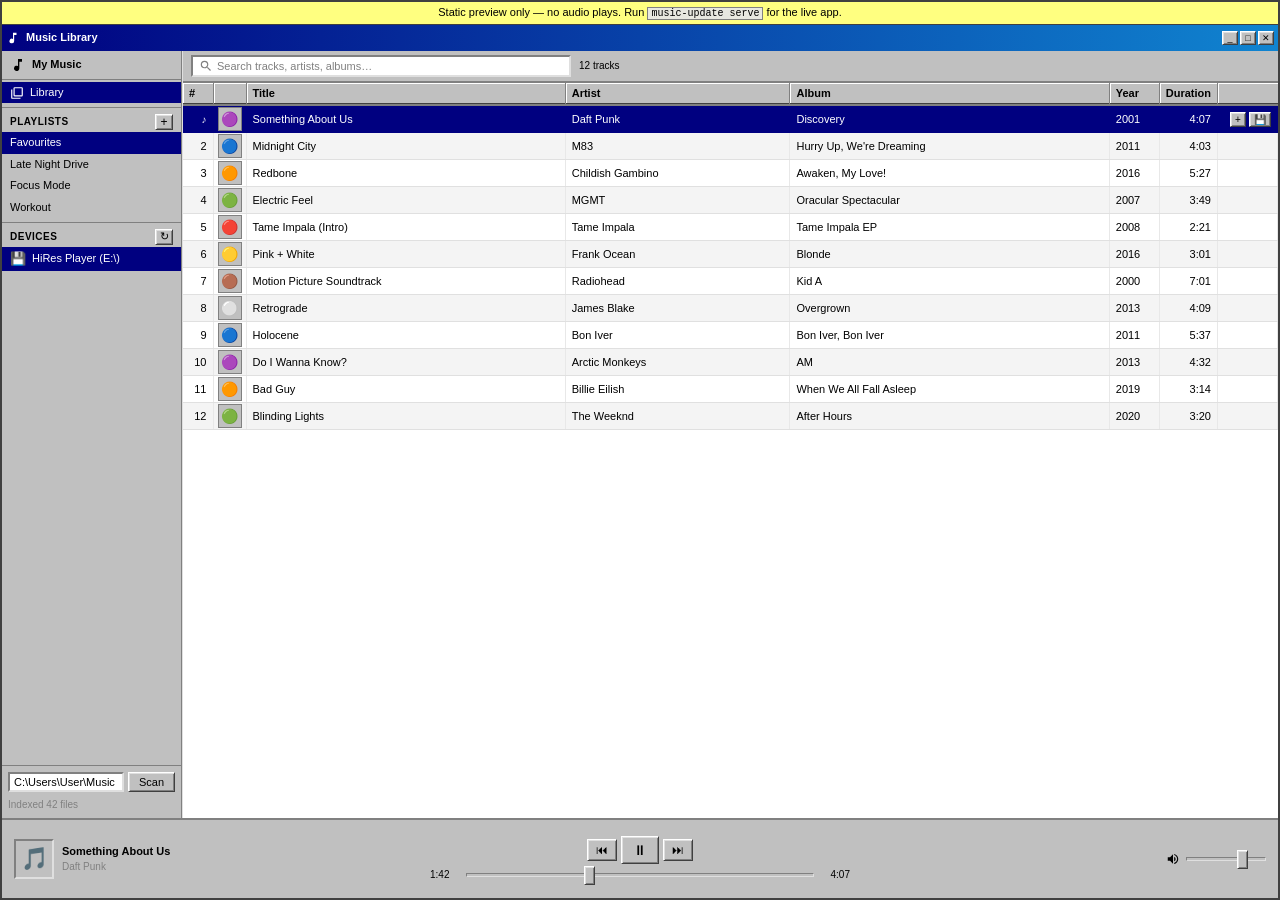
==== commit 5410dba7: "Add device copy feature — connect a DAP and send tracks to it Adds a Devices panel to the sidebar. O" ====
--- a/ui-preview.html
+++ b/ui-preview.html
@@ -364,6 +364,35 @@
 .col-dur     { width: 50px; font-size: 11px; text-align: right; }
 .col-actions { width: 60px; text-align: right; }
 
+/* ── Device section ───────────────────────────────────────────── */
+#btn-refresh-devices {
+  background: var(--face);
+  border: 1px solid;
+  border-color: var(--white) var(--dk-shadow) var(--dk-shadow) var(--white);
+  box-shadow: inset 1px 1px 0 var(--highlight), inset -1px -1px 0 var(--shadow);
+  color: var(--text);
+  font-size: 11px;
+  cursor: pointer;
+  width: 18px;
+  height: 16px;
+  display: flex;
+  align-items: center;
+  justify-content: center;
+  line-height: 1;
+  padding: 0;
+  font-family: "MS Sans Serif", Tahoma, Arial, sans-serif;
+}
+.dev-empty {
+  padding: 3px 8px;
+  color: var(--shadow);
+  font-size: 10px;
+  cursor: default;
+}
+.btn-copy { display: none !important; }
+body.has-device .btn-copy { display: inline-block !important; opacity: 0; }
+body.has-device tr:hover .btn-copy,
+body.has-device tr.playing .btn-copy { opacity: 1; }
+
 /* Art thumb — flex div for emoji display in preview */
 .art-thumb {
   width: 24px;
@@ -518,7 +547,7 @@
 ::-webkit-scrollbar-corner { background: var(--face); }
   </style>
 </head>
-<body>
+<body class="has-device">
 
 <div id="win-frame">
 
@@ -585,6 +614,18 @@
           <li class="pl-item">
             <span class="pl-name">Workout</span>
             <button class="btn-del-pl">✕</button>
+          </li>
+        </ul>
+
+        <div class="section-header">
+          <span>Devices</span>
+          <button id="btn-refresh-devices" title="Refresh">↻</button>
+        </div>
+
+        <ul id="device-list">
+          <li class="pl-item active" title="E:\">
+            <span style="font-size:13px;flex-shrink:0">💾</span>
+            <span class="pl-name">HiRes Player (E:\)</span>
           </li>
         </ul>
       </nav>
@@ -696,7 +737,10 @@
     <td class="col-album">${t.album}</td>
     <td class="col-year">${t.year}</td>
     <td class="col-dur">${t.dur}</td>
-    <td class="col-actions"><button class="btn-row">+</button></td>
+    <td class="col-actions">
+      <button class="btn-row">+</button>
+      <button class="btn-row btn-copy" title="Copy to device">💾</button>
+    </td>
   `;
   tbody.appendChild(tr);
 });
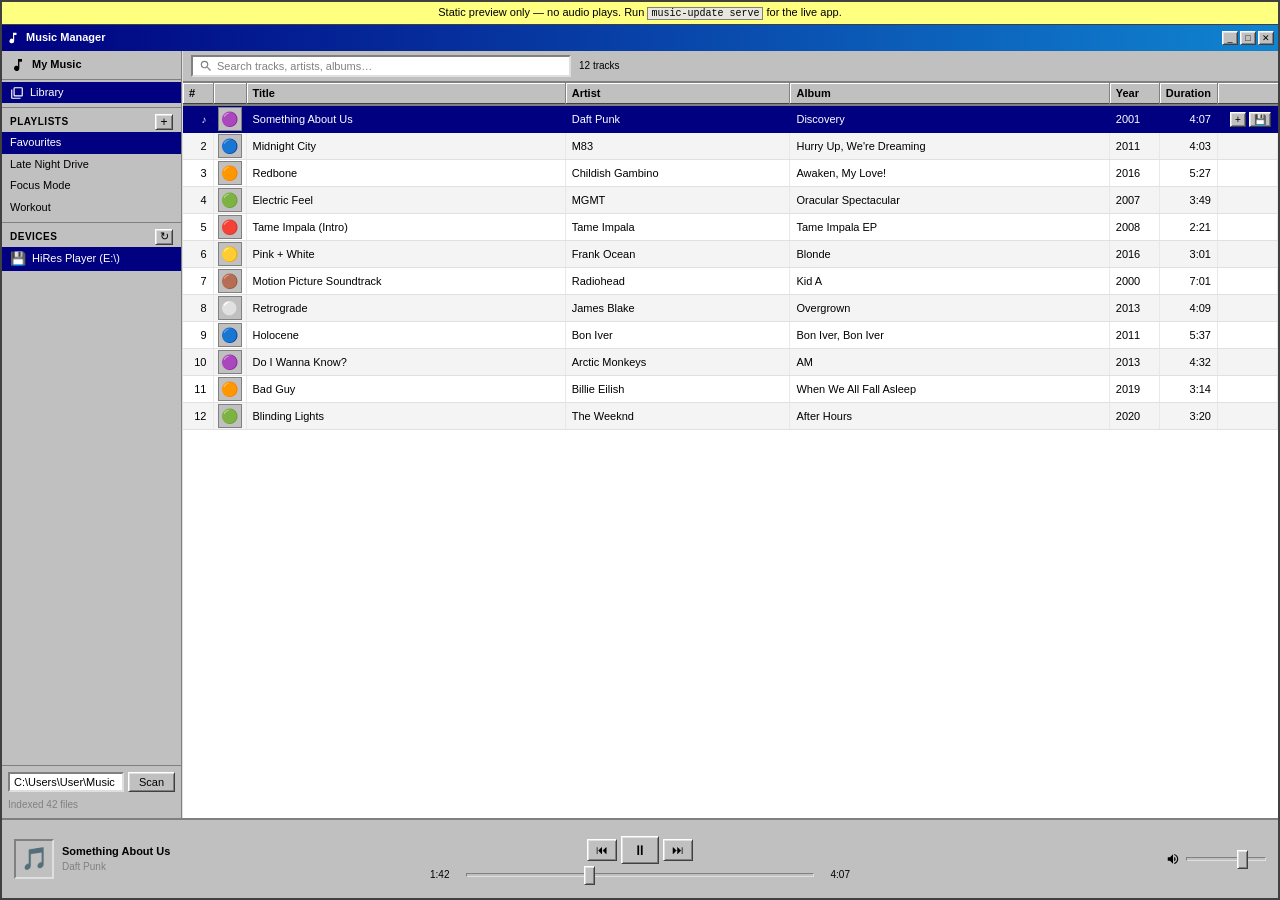
==== commit 4bbf6c2b: "Add drag-and-drop upload; rename app to Music Manager Drag-and-drop file upload: - Drag .mp3/.flac/." ====
--- a/ui-preview.html
+++ b/ui-preview.html
@@ -3,7 +3,7 @@
 <head>
   <meta charset="UTF-8" />
   <meta name="viewport" content="width=device-width, initial-scale=1.0" />
-  <title>Music Library — UI Preview</title>
+  <title>Music Manager — UI Preview</title>
   <style>
 /* ── Reset & base ─────────────────────────────────────────────── */
 *, *::before, *::after { box-sizing: border-box; margin: 0; padding: 0; }
@@ -562,7 +562,7 @@
       <svg viewBox="0 0 24 24" fill="currentColor" width="14" height="14">
         <path d="M12 3v10.55A4 4 0 1 0 14 17V7h4V3h-6z"/>
       </svg>
-      Music Library
+      Music Manager
     </div>
     <div id="win-controls">
       <button class="win-btn" title="Minimize">_</button>
